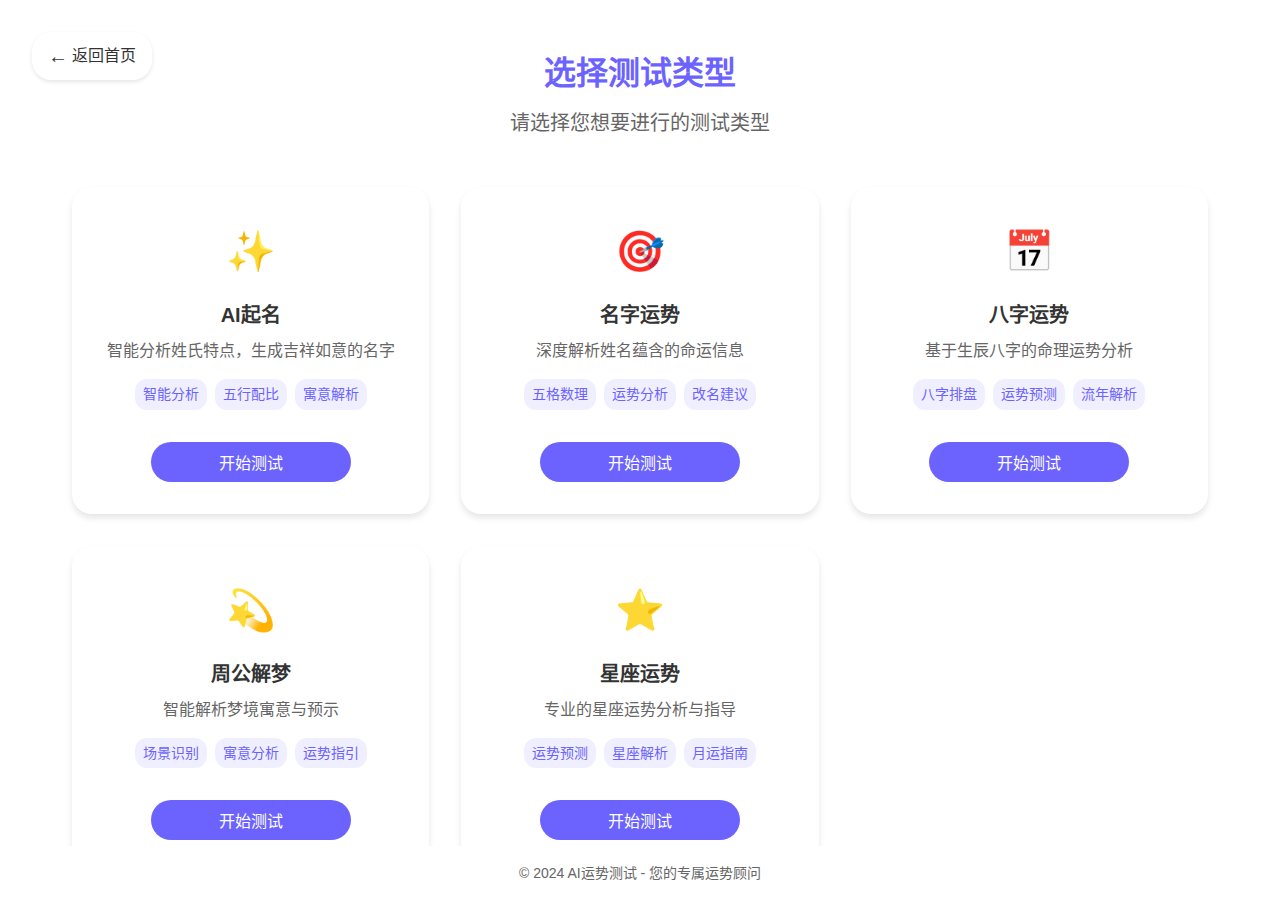
==== pages/select.html @ e648f267 "add all project files" ====
<!DOCTYPE html>
<html lang="zh-CN">
<head>
    <meta charset="UTF-8">
    <meta name="viewport" content="width=device-width, initial-scale=1.0">
    <title>选择测试类型 - AI运势测试</title>
    <link rel="stylesheet" href="../assets/css/style.css">
    <link rel="stylesheet" href="../assets/css/select.css">
</head>
<body>
    <div class="container select-page">
        <!-- 返回首页按钮 -->
        <a href="../index.html" class="back-button">
            <span class="back-icon">←</span>
            返回首页
        </a>

        <h1 class="page-title">选择测试类型</h1>
        <p class="page-subtitle">请选择您想要进行的测试类型</p>

        <!-- 测试类型卡片容器 -->
        <div class="test-cards">
            <!-- AI起名测试 -->
            <div class="test-card" data-test="naming">
                <div class="card-icon">✨</div>
                <h3 class="card-title">AI起名</h3>
                <p class="card-description">智能分析姓氏特点，生成吉祥如意的名字</p>
                <div class="card-features">
                    <span class="feature">智能分析</span>
                    <span class="feature">五行配比</span>
                    <span class="feature">寓意解析</span>
                </div>
                <button class="select-button">开始测试</button>
            </div>

            <!-- 名字运势测试 -->
            <div class="test-card" data-test="fortune">
                <div class="card-icon">🎯</div>
                <h3 class="card-title">名字运势</h3>
                <p class="card-description">深度解析姓名蕴含的命运信息</p>
                <div class="card-features">
                    <span class="feature">五格数理</span>
                    <span class="feature">运势分析</span>
                    <span class="feature">改名建议</span>
                </div>
                <button class="select-button">开始测试</button>
            </div>

            <!-- 八字运势测试 -->
            <div class="test-card" data-test="bazi">
                <div class="card-icon">📅</div>
                <h3 class="card-title">八字运势</h3>
                <p class="card-description">基于生辰八字的命理运势分析</p>
                <div class="card-features">
                    <span class="feature">八字排盘</span>
                    <span class="feature">运势预测</span>
                    <span class="feature">流年解析</span>
                </div>
                <button class="select-button">开始测试</button>
            </div>

            <!-- 周公解梦测试 -->
            <div class="test-card" data-test="dream">
                <div class="card-icon">💫</div>
                <h3 class="card-title">周公解梦</h3>
                <p class="card-description">智能解析梦境寓意与预示</p>
                <div class="card-features">
                    <span class="feature">场景识别</span>
                    <span class="feature">寓意分析</span>
                    <span class="feature">运势指引</span>
                </div>
                <button class="select-button">开始测试</button>
            </div>

            <!-- 星座运势测试 -->
            <div class="test-card" data-test="zodiac">
                <div class="card-icon">⭐</div>
                <h3 class="card-title">星座运势</h3>
                <p class="card-description">专业的星座运势分析与指导</p>
                <div class="card-features">
                    <span class="feature">运势预测</span>
                    <span class="feature">星座解析</span>
                    <span class="feature">月运指南</span>
                </div>
                <button class="select-button">开始测试</button>
            </div>
        </div>
    </div>

    <!-- 页脚信息 -->
    <footer class="footer">
        <p>© 2024 AI运势测试 - 您的专属运势顾问</p>
    </footer>

    <script src="../assets/js/select.js"></script>
</body>
</html>
---- assets/css/style.css ----
/* 全局CSS变量 */
:root {
    /* 主题颜色 */
    --primary-color: #6C63FF;
    --secondary-color: #4CAF50;
    --text-color: #333333;
    --light-text: #666666;
    --background-color: #FFFFFF;
    --hover-color: #5A52D5;
    
    /* 间距 */
    --spacing-xs: 0.25rem;
    --spacing-sm: 0.5rem;
    --spacing-md: 1rem;
    --spacing-lg: 2rem;
    --spacing-xl: 3rem;
    
    /* 字体大小 */
    --font-size-xs: 0.75rem;
    --font-size-sm: 0.875rem;
    --font-size-md: 1rem;
    --font-size-lg: 1.25rem;
    --font-size-xl: 1.5rem;
    --font-size-xxl: 2rem;
}

/* 重置样式 */
* {
    margin: 0;
    padding: 0;
    box-sizing: border-box;
}

body {
    font-family: "Microsoft YaHei", "PingFang SC", sans-serif;
    line-height: 1.6;
    color: var(--text-color);
    background-color: var(--background-color);
}

/* 容器样式 */
.container {
    min-height: 100vh;
    display: flex;
    flex-direction: column;
    justify-content: center;
    align-items: center;
    padding: var(--spacing-lg);
}

/* 欢迎区域样式 */
.welcome-section {
    text-align: center;
    max-width: 800px;
    width: 100%;
}

.main-title {
    font-size: var(--font-size-xxl);
    color: var(--primary-color);
    margin-bottom: var(--spacing-md);
    animation: fadeInDown 0.8s ease-out;
}

.subtitle {
    font-size: var(--font-size-lg);
    color: var(--light-text);
    margin-bottom: var(--spacing-xl);
    animation: fadeInUp 0.8s ease-out 0.2s backwards;
}

/* 功能特性样式 */
.features {
    display: flex;
    flex-wrap: wrap;
    justify-content: center;
    gap: var(--spacing-lg);
    margin-bottom: var(--spacing-xl);
    animation: fadeIn 1s ease-out 0.4s backwards;
}

.feature-item {
    display: flex;
    flex-direction: column;
    align-items: center;
    gap: var(--spacing-sm);
}

.feature-icon {
    font-size: var(--font-size-xl);
}

.feature-text {
    font-size: var(--font-size-md);
    color: var(--light-text);
}

/* 开始按钮样式 */
.start-button {
    display: inline-block;
    padding: var(--spacing-md) var(--spacing-xl);
    background-color: var(--primary-color);
    color: white;
    text-decoration: none;
    border-radius: 50px;
    font-size: var(--font-size-lg);
    font-weight: bold;
    transition: all 0.3s ease;
    animation: pulse 2s infinite;
}

.start-button:hover {
    background-color: var(--hover-color);
    transform: translateY(-2px);
    box-shadow: 0 4px 12px rgba(108, 99, 255, 0.2);
}

/* 页脚样式 */
.footer {
    text-align: center;
    padding: var(--spacing-md);
    color: var(--light-text);
    font-size: var(--font-size-sm);
    position: fixed;
    bottom: 0;
    width: 100%;
    background-color: var(--background-color);
}

/* 动画关键帧 */
@keyframes fadeInDown {
    from {
        opacity: 0;
        transform: translateY(-20px);
    }
    to {
        opacity: 1;
        transform: translateY(0);
    }
}

@keyframes fadeInUp {
    from {
        opacity: 0;
        transform: translateY(20px);
    }
    to {
        opacity: 1;
        transform: translateY(0);
    }
}

@keyframes fadeIn {
    from {
        opacity: 0;
    }
    to {
        opacity: 1;
    }
}

@keyframes pulse {
    0% {
        box-shadow: 0 0 0 0 rgba(108, 99, 255, 0.4);
    }
    70% {
        box-shadow: 0 0 0 10px rgba(108, 99, 255, 0);
    }
    100% {
        box-shadow: 0 0 0 0 rgba(108, 99, 255, 0);
    }
}

/* 响应式设计 */
@media (max-width: 768px) {
    .features {
        gap: var(--spacing-md);
    }
    
    .main-title {
        font-size: var(--font-size-xl);
    }
    
    .subtitle {
        font-size: var(--font-size-md);
    }
    
    .feature-item {
        flex: 0 0 calc(50% - var(--spacing-md));
    }
}

@media (max-width: 480px) {
    .container {
        padding: var(--spacing-md);
    }
    
    .feature-item {
        flex: 0 0 100%;
    }
    
    .start-button {
        width: 100%;
    }
}
---- assets/css/select.css ----
/* 选择页面特定样式 */
.select-page {
    padding-top: var(--spacing-xl);
    min-height: 100vh;
}

/* 返回按钮样式 */
.back-button {
    position: absolute;
    top: var(--spacing-lg);
    left: var(--spacing-lg);
    display: flex;
    align-items: center;
    gap: var(--spacing-xs);
    text-decoration: none;
    color: var(--text-color);
    font-size: var(--font-size-md);
    padding: var(--spacing-sm) var(--spacing-md);
    border-radius: 20px;
    background-color: rgba(255, 255, 255, 0.9);
    box-shadow: 0 2px 4px rgba(0, 0, 0, 0.1);
    transition: all 0.3s ease;
}

.back-button:hover {
    transform: translateX(-5px);
    box-shadow: 0 4px 8px rgba(0, 0, 0, 0.15);
}

.back-icon {
    font-size: var(--font-size-lg);
}

/* 页面标题样式 */
.page-title {
    font-size: var(--font-size-xxl);
    color: var(--primary-color);
    margin-bottom: var(--spacing-sm);
    text-align: center;
}

.page-subtitle {
    font-size: var(--font-size-lg);
    color: var(--light-text);
    margin-bottom: var(--spacing-xl);
    text-align: center;
}

/* 测试卡片容器 */
.test-cards {
    display: grid;
    grid-template-columns: repeat(auto-fit, minmax(280px, 1fr));
    gap: var(--spacing-lg);
    max-width: 1200px;
    width: 100%;
    padding: 0 var(--spacing-lg);
}

/* 测试卡片样式 */
.test-card {
    background: white;
    border-radius: 20px;
    padding: var(--spacing-lg);
    box-shadow: 0 4px 6px rgba(0, 0, 0, 0.1);
    transition: all 0.3s ease;
    display: flex;
    flex-direction: column;
    align-items: center;
    text-align: center;
    position: relative;
    overflow: hidden;
}

.test-card:hover {
    transform: translateY(-10px);
    box-shadow: 0 8px 15px rgba(0, 0, 0, 0.15);
}

.test-card::before {
    content: '';
    position: absolute;
    top: 0;
    left: 0;
    right: 0;
    height: 4px;
    background: linear-gradient(to right, var(--primary-color), var(--secondary-color));
    opacity: 0;
    transition: opacity 0.3s ease;
}

.test-card:hover::before {
    opacity: 1;
}

/* 卡片图标 */
.card-icon {
    font-size: 2.5rem;
    margin-bottom: var(--spacing-md);
}

/* 卡片标题 */
.card-title {
    font-size: var(--font-size-lg);
    color: var(--text-color);
    margin-bottom: var(--spacing-sm);
}

/* 卡片描述 */
.card-description {
    font-size: var(--font-size-md);
    color: var(--light-text);
    margin-bottom: var(--spacing-md);
    line-height: 1.5;
}

/* 卡片特性 */
.card-features {
    display: flex;
    flex-wrap: wrap;
    gap: var(--spacing-sm);
    justify-content: center;
    margin-bottom: var(--spacing-lg);
}

.feature {
    background-color: rgba(108, 99, 255, 0.1);
    color: var(--primary-color);
    padding: var(--spacing-xs) var(--spacing-sm);
    border-radius: 12px;
    font-size: var(--font-size-sm);
}

/* 选择按钮 */
.select-button {
    background-color: var(--primary-color);
    color: white;
    border: none;
    padding: var(--spacing-sm) var(--spacing-xl);
    border-radius: 25px;
    font-size: var(--font-size-md);
    cursor: pointer;
    transition: all 0.3s ease;
    width: 100%;
    max-width: 200px;
}

.select-button:hover {
    background-color: var(--hover-color);
    transform: scale(1.05);
}

/* 响应式设计 */
@media (max-width: 768px) {
    .select-page {
        padding-top: var(--spacing-xl);
    }

    .back-button {
        top: var(--spacing-md);
        left: var(--spacing-md);
    }

    .test-cards {
        grid-template-columns: 1fr;
        padding: 0 var(--spacing-md);
    }

    .test-card {
        padding: var(--spacing-md);
    }
}

/* 动画效果 */
@keyframes cardAppear {
    from {
        opacity: 0;
        transform: translateY(20px);
    }
    to {
        opacity: 1;
        transform: translateY(0);
    }
}

.test-card {
    animation: cardAppear 0.5s ease-out backwards;
}

.test-card:nth-child(1) { animation-delay: 0.1s; }
.test-card:nth-child(2) { animation-delay: 0.2s; }
.test-card:nth-child(3) { animation-delay: 0.3s; }
.test-card:nth-child(4) { animation-delay: 0.4s; }
.test-card:nth-child(5) { animation-delay: 0.5s; }

/* 加载动画 */
.loading {
    position: fixed;
    top: 0;
    left: 0;
    right: 0;
    bottom: 0;
    background: rgba(255, 255, 255, 0.9);
    display: flex;
    justify-content: center;
    align-items: center;
    z-index: 1000;
}

.loading::after {
    content: '';
    width: 40px;
    height: 40px;
    border: 4px solid var(--primary-color);
    border-top-color: transparent;
    border-radius: 50%;
    animation: spin 1s linear infinite;
}

@keyframes spin {
    to { transform: rotate(360deg); }
}
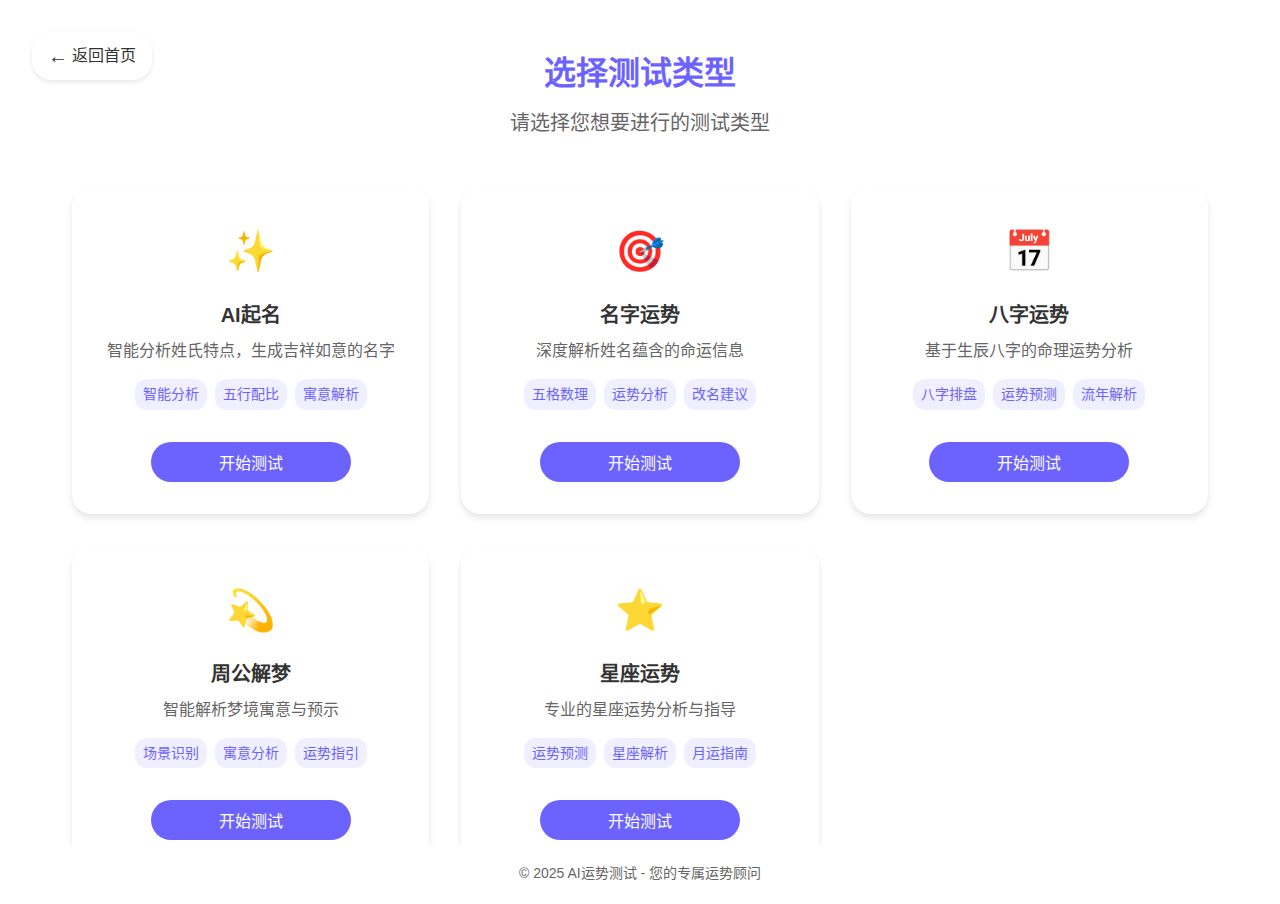
==== commit cb9fc306: "更新版权年份到2025年" ====
--- a/pages/select.html
+++ b/pages/select.html
@@ -89,7 +89,7 @@
 
     <!-- 页脚信息 -->
     <footer class="footer">
-        <p>© 2024 AI运势测试 - 您的专属运势顾问</p>
+        <p>© 2025 AI运势测试 - 您的专属运势顾问</p>
     </footer>
 
     <script src="../assets/js/select.js"></script>
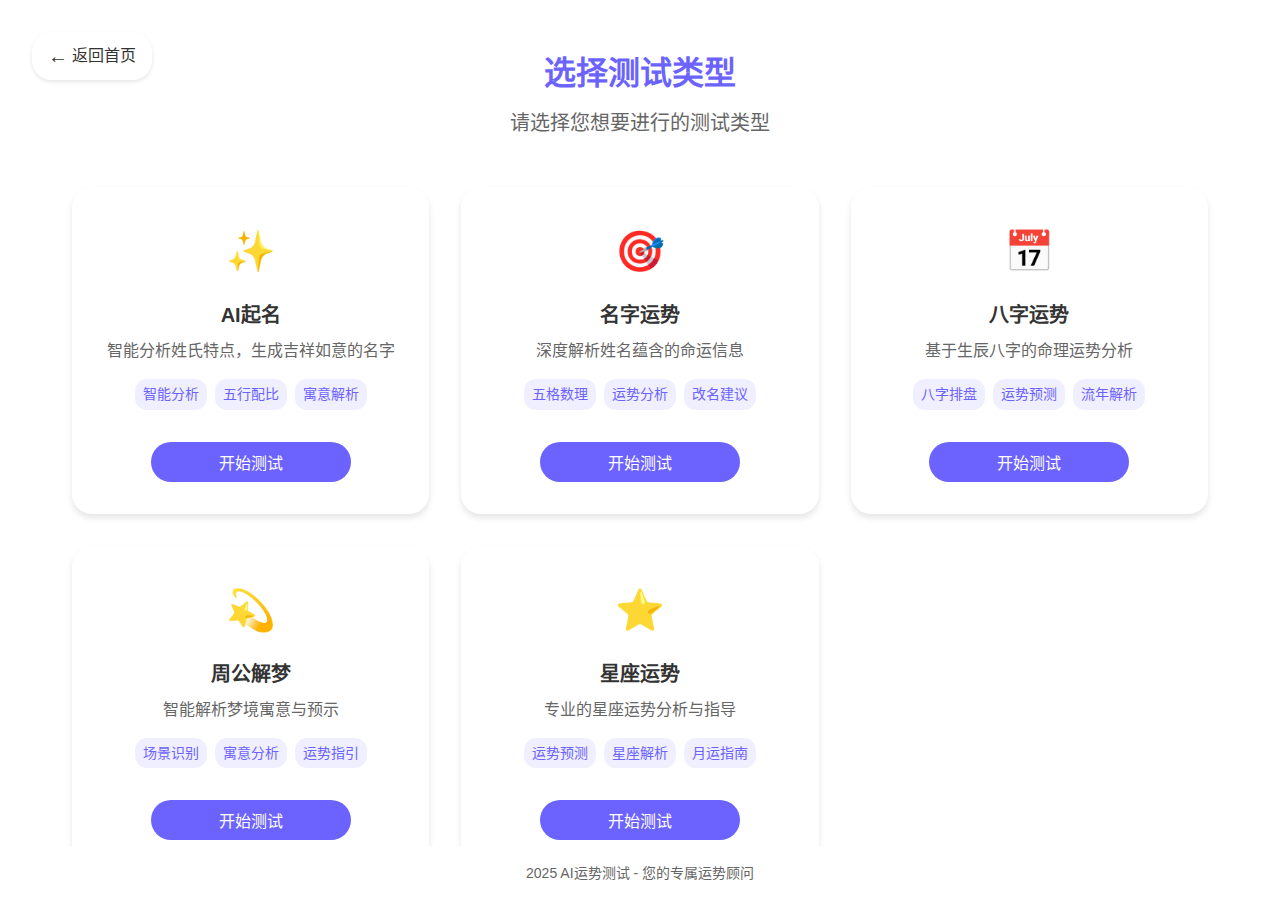
==== commit ebc16477: "简化表单：移除名字运势测试的出生日期选择和所有页面的分析维度选择" ====
--- a/pages/select.html
+++ b/pages/select.html
@@ -89,7 +89,7 @@
 
     <!-- 页脚信息 -->
     <footer class="footer">
-        <p>© 2025 AI运势测试 - 您的专属运势顾问</p>
+        <p>2025 AI运势测试 - 您的专属运势顾问</p>
     </footer>
 
     <script src="../assets/js/select.js"></script>
